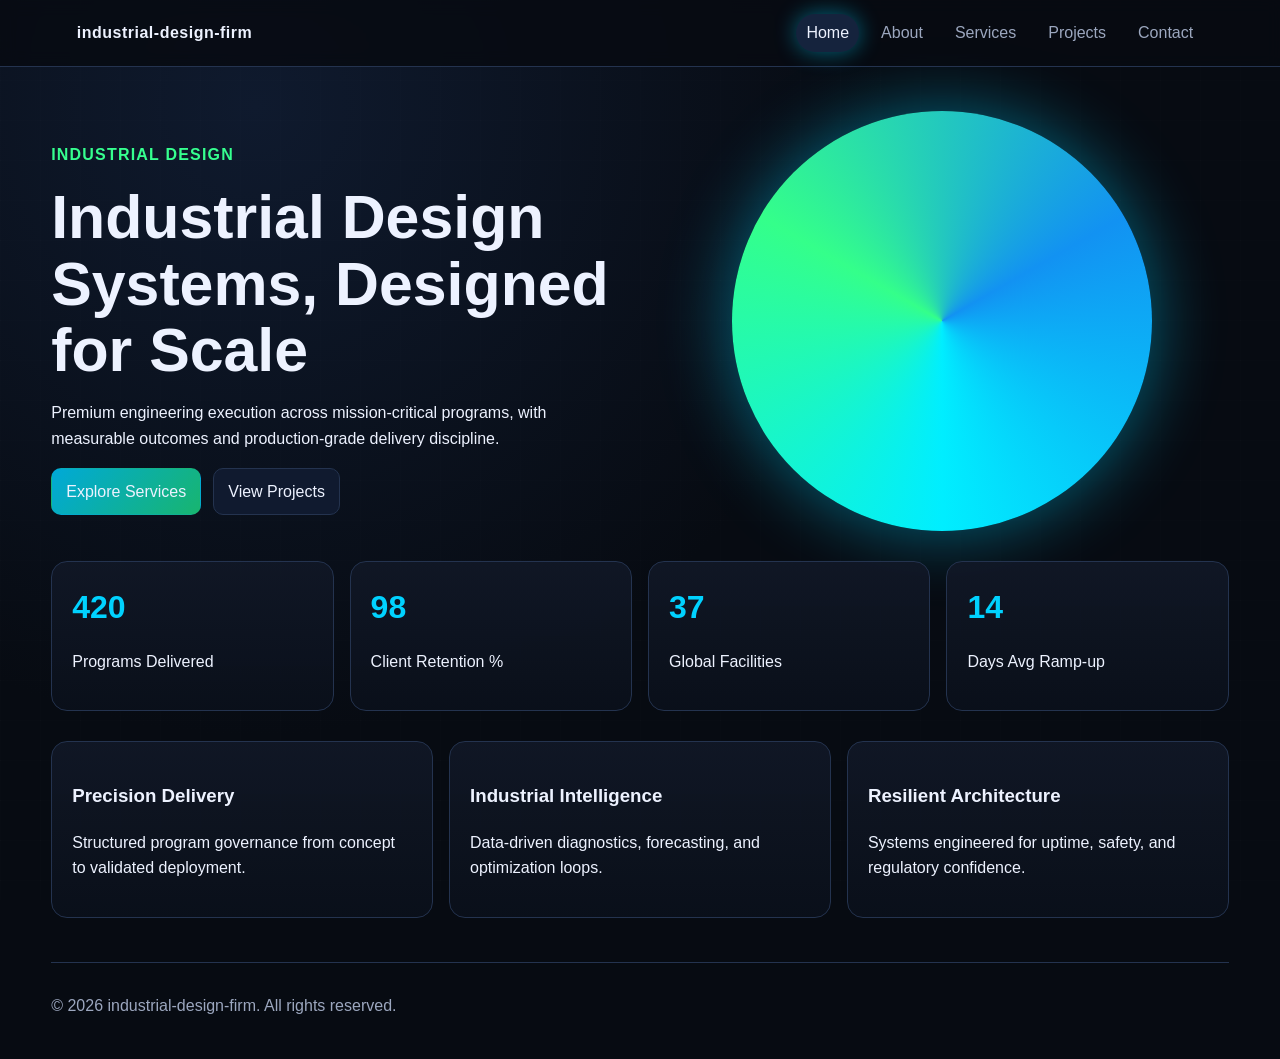
==== index.html @ 71a65871 "initial commit." ====
﻿<!doctype html>
<html lang="en">
<head>
    <meta charset="UTF-8">
    <meta name="viewport" content="width=device-width, initial-scale=1.0">
    <meta name="description" content="industrial-design-firm premium industrial agency website.">
    <title>industrial-design-firm | Home</title>
    <link rel="stylesheet" href="css/styles.css">
</head>
<body>
    <div class="bg-grid" aria-hidden="true"></div>
    <header class="site-header">
        <a class="logo" href="index.html">industrial-design-firm</a>
        <nav>
                <a href="index.html" class="active">Home</a>
                <a href="about.html">About</a>
                <a href="services.html">Services</a>
                <a href="projects.html">Projects</a>
                <a href="contact.html">Contact</a>
        </nav>
    </header>
    <main class="container">
        <section class="hero reveal">
            <div>
                <p class="kicker">Industrial Design</p>
                <h1>Industrial Design Systems, Designed for Scale</h1>
                <p>Premium engineering execution across mission-critical programs, with measurable outcomes and production-grade delivery discipline.</p>
                <div class="hero-actions">
                    <a class="btn btn-primary" href="services.html">Explore Services</a>
                    <a class="btn" href="projects.html">View Projects</a>
                </div>
            </div>
            <div class="hero-orb" aria-hidden="true"></div>
        </section>
        <section class="stats reveal">
            <article class="card stat-card"><h3 data-counter="420">0</h3><p>Programs Delivered</p></article>
            <article class="card stat-card"><h3 data-counter="98">0</h3><p>Client Retention %</p></article>
            <article class="card stat-card"><h3 data-counter="37">0</h3><p>Global Facilities</p></article>
            <article class="card stat-card"><h3 data-counter="14">0</h3><p>Days Avg Ramp-up</p></article>
        </section>
        <section class="grid-3 reveal">
            <article class="card"><h3>Precision Delivery</h3><p>Structured program governance from concept to validated deployment.</p></article>
            <article class="card"><h3>Industrial Intelligence</h3><p>Data-driven diagnostics, forecasting, and optimization loops.</p></article>
            <article class="card"><h3>Resilient Architecture</h3><p>Systems engineered for uptime, safety, and regulatory confidence.</p></article>
        </section>
    </main>
    <footer class="site-footer">
        <p>&copy; 2026 industrial-design-firm. All rights reserved.</p>
    </footer>
    <script src="js/script.js"></script>
</body>
</html>
---- css/styles.css ----
﻿:root {
    --bg: #070b12;
    --text: #edf2ff;
    --muted: #9ca7bf;
    --line: #24334f;
    --accent: #00d2ff;
    --accent-2: #36ff8f;
    --glow: 0 0 22px rgba(0, 210, 255, 0.45);
    --radius: 16px;
}
* { box-sizing: border-box; }
html { scroll-behavior: smooth; }
body { margin: 0; font-family: "Segoe UI", "Trebuchet MS", sans-serif; background: radial-gradient(circle at 20% 10%, #0f1a2e, var(--bg) 45%), var(--bg); color: var(--text); line-height: 1.6; }
.bg-grid { position: fixed; inset: 0; background-image: linear-gradient(rgba(255,255,255,.04) 1px, transparent 1px), linear-gradient(90deg, rgba(255,255,255,.04) 1px, transparent 1px); background-size: 40px 40px; opacity: .25; pointer-events: none; z-index: -1; }
.site-header { position: sticky; top: 0; display: flex; justify-content: space-between; align-items: center; padding: 14px 6vw; border-bottom: 1px solid var(--line); background: rgba(7, 11, 18, 0.86); backdrop-filter: blur(8px); z-index: 10; }
.logo { color: var(--text); text-decoration: none; font-weight: 700; letter-spacing: .5px; }
nav { display: flex; gap: 12px; flex-wrap: wrap; }
nav a { color: var(--muted); text-decoration: none; padding: 6px 10px; border-radius: 999px; transition: .25s ease; }
nav a:hover, nav a.active { color: var(--text); background: #15233d; box-shadow: var(--glow); }
.container { width: min(1180px, 92vw); margin: 44px auto; display: grid; gap: 30px; }
.hero, .page-hero { display: grid; grid-template-columns: repeat(2, minmax(0, 1fr)); gap: 30px; align-items: center; }
.page-hero { grid-template-columns: 1fr; }
.kicker { color: var(--accent-2); text-transform: uppercase; letter-spacing: 1.2px; font-weight: 600; }
h1 { font-size: clamp(2rem, 5vw, 3.8rem); line-height: 1.1; margin: 0 0 16px; }
h2 { font-size: clamp(1.4rem, 3vw, 2rem); margin-top: 0; }
.hero-orb { width: min(420px, 100%); aspect-ratio: 1; border-radius: 50%; margin-inline: auto; background: conic-gradient(from 180deg, #0ef, #34ff8a, #1292f2, #0ef); box-shadow: 0 0 70px rgba(0, 210, 255, .45); animation: spin 18s linear infinite; }
@keyframes spin { to { transform: rotate(360deg); } }
.hero-actions { display: flex; gap: 12px; flex-wrap: wrap; margin-top: 16px; }
.btn { border: 1px solid var(--line); color: var(--text); text-decoration: none; background: #101a2f; padding: 10px 14px; border-radius: 10px; transition: .25s ease; cursor: pointer; }
.btn:hover { transform: translateY(-2px); box-shadow: var(--glow); }
.btn-primary { background: linear-gradient(130deg, #00a9d8, #18b56f); border-color: transparent; }
.grid-3, .stats { display: grid; grid-template-columns: repeat(4, minmax(0, 1fr)); gap: 16px; }
.grid-3 { grid-template-columns: repeat(3, minmax(0, 1fr)); }
.grid-2 { display: grid; grid-template-columns: repeat(2, minmax(0, 1fr)); gap: 16px; }
.card { background: linear-gradient(180deg, rgba(17, 24, 38, 0.94), rgba(10, 16, 27, 0.96)); border: 1px solid var(--line); border-radius: var(--radius); padding: 20px; transition: .3s ease; }
.card:hover { border-color: #2f5b9a; transform: translateY(-4px); box-shadow: var(--glow); }
.stat-card h3 { font-size: 2rem; margin: 0; color: var(--accent); }
.animated-card { animation: floatCard 3.8s ease-in-out infinite alternate; }
@keyframes floatCard { from { transform: translateY(0); } to { transform: translateY(-8px); } }
.tool-section .tool-grid { display: grid; grid-template-columns: repeat(2, minmax(0, 1fr)); gap: 16px; }
#tool-form { display: grid; gap: 12px; }
#tool-form label { display: grid; gap: 6px; color: var(--muted); font-size: .95rem; }
#tool-form input { background: #0a1323; border: 1px solid var(--line); color: var(--text); border-radius: 10px; padding: 9px 11px; }
.tool-output p { min-height: 54px; }
.meter { height: 10px; border-radius: 8px; background: #1b2539; overflow: hidden; }
.meter span { display: block; width: 0; height: 100%; background: linear-gradient(90deg, var(--accent), var(--accent-2)); transition: width .45s ease; }
.contact-form input, .contact-form textarea { width: 100%; background: #0a1323; color: var(--text); border: 1px solid var(--line); border-radius: 10px; padding: 9px 11px; }
.reveal { opacity: 0; transform: translateY(18px); transition: .65s ease; }
.reveal.show { opacity: 1; transform: translateY(0); }
.site-footer { width: min(1180px, 92vw); margin: 24px auto 40px; color: var(--muted); border-top: 1px solid var(--line); padding-top: 14px; }
@media (max-width: 960px) {
    .hero, .grid-3, .grid-2, .stats, .tool-section .tool-grid { grid-template-columns: 1fr; }
    .site-header { gap: 10px; flex-direction: column; align-items: flex-start; }
}
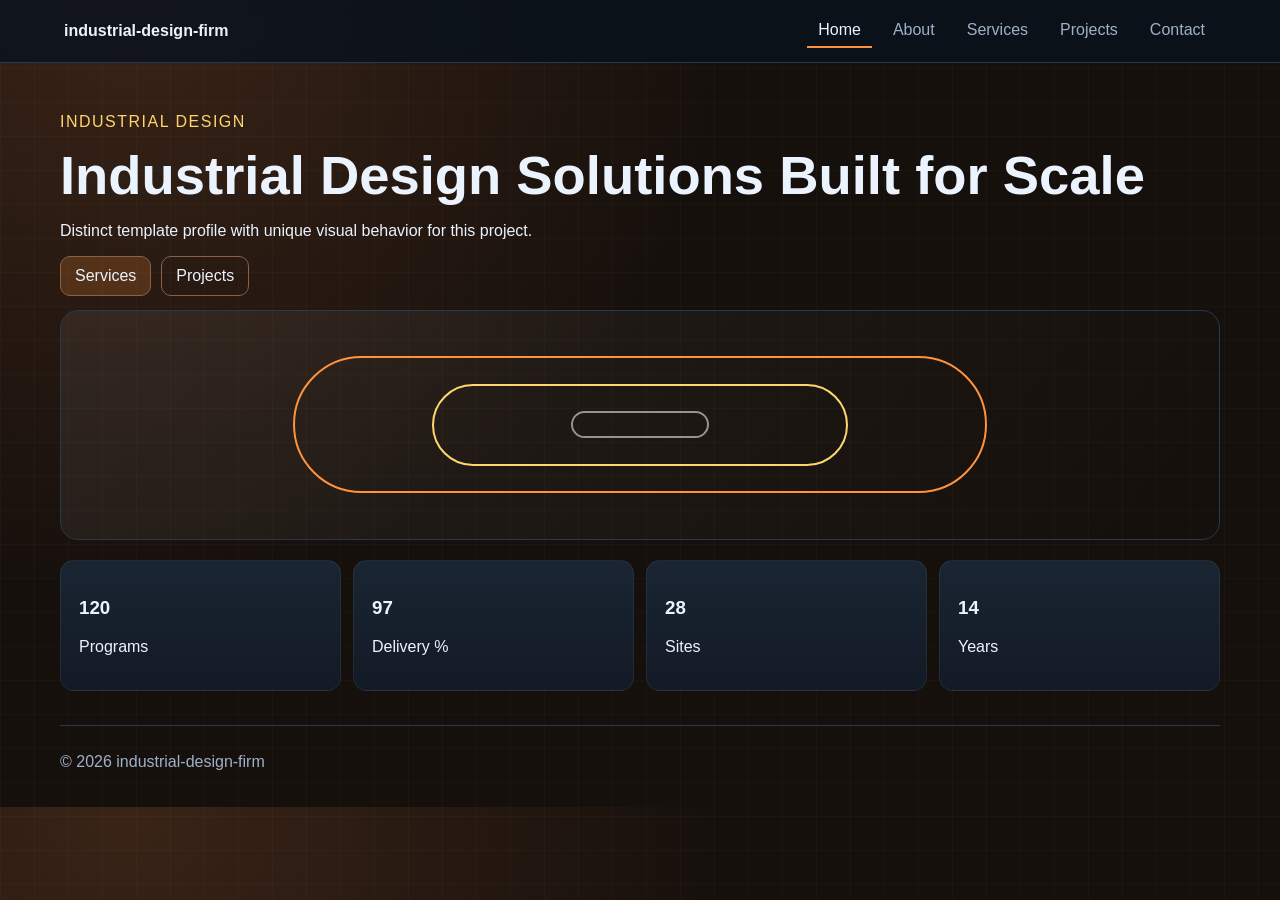
==== commit 89413abf: "made this unique" ====
--- a/index.html
+++ b/index.html
@@ -1,52 +1,2 @@
-﻿<!doctype html>
-<html lang="en">
-<head>
-    <meta charset="UTF-8">
-    <meta name="viewport" content="width=device-width, initial-scale=1.0">
-    <meta name="description" content="industrial-design-firm premium industrial agency website.">
-    <title>industrial-design-firm | Home</title>
-    <link rel="stylesheet" href="css/styles.css">
-</head>
-<body>
-    <div class="bg-grid" aria-hidden="true"></div>
-    <header class="site-header">
-        <a class="logo" href="index.html">industrial-design-firm</a>
-        <nav>
-                <a href="index.html" class="active">Home</a>
-                <a href="about.html">About</a>
-                <a href="services.html">Services</a>
-                <a href="projects.html">Projects</a>
-                <a href="contact.html">Contact</a>
-        </nav>
-    </header>
-    <main class="container">
-        <section class="hero reveal">
-            <div>
-                <p class="kicker">Industrial Design</p>
-                <h1>Industrial Design Systems, Designed for Scale</h1>
-                <p>Premium engineering execution across mission-critical programs, with measurable outcomes and production-grade delivery discipline.</p>
-                <div class="hero-actions">
-                    <a class="btn btn-primary" href="services.html">Explore Services</a>
-                    <a class="btn" href="projects.html">View Projects</a>
-                </div>
-            </div>
-            <div class="hero-orb" aria-hidden="true"></div>
-        </section>
-        <section class="stats reveal">
-            <article class="card stat-card"><h3 data-counter="420">0</h3><p>Programs Delivered</p></article>
-            <article class="card stat-card"><h3 data-counter="98">0</h3><p>Client Retention %</p></article>
-            <article class="card stat-card"><h3 data-counter="37">0</h3><p>Global Facilities</p></article>
-            <article class="card stat-card"><h3 data-counter="14">0</h3><p>Days Avg Ramp-up</p></article>
-        </section>
-        <section class="grid-3 reveal">
-            <article class="card"><h3>Precision Delivery</h3><p>Structured program governance from concept to validated deployment.</p></article>
-            <article class="card"><h3>Industrial Intelligence</h3><p>Data-driven diagnostics, forecasting, and optimization loops.</p></article>
-            <article class="card"><h3>Resilient Architecture</h3><p>Systems engineered for uptime, safety, and regulatory confidence.</p></article>
-        </section>
-    </main>
-    <footer class="site-footer">
-        <p>&copy; 2026 industrial-design-firm. All rights reserved.</p>
-    </footer>
-    <script src="js/script.js"></script>
-</body>
-</html>
+﻿<!doctype html><html lang="en"><head><meta charset="utf-8"><meta name="viewport" content="width=device-width,initial-scale=1"><title>industrial-design-firm | index.html</title><link rel="stylesheet" href="css/styles.css"></head><body class="nav-underline card-soft hero-stack motif-mesh btn-line"><div class="bg"></div><header><a class="logo" href="index.html">industrial-design-firm</a><nav><a href="index.html" class="active">Home</a><a href="about.html">About</a><a href="services.html">Services</a><a href="projects.html">Projects</a><a href="contact.html">Contact</a></nav></header><main>        <section class="hero reveal"><div><p class="kicker">Industrial Design</p><h1>Industrial Design Solutions Built for Scale</h1><p>Distinct template profile with unique visual behavior for this project.</p><div class="actions"><a class="btn primary" href="services.html">Services</a><a class="btn" href="projects.html">Projects</a></div></div><div class="hero-visual"><span></span><span></span><span></span></div></section>
+        <section class="stats reveal"><article class="card"><h3 data-counter="120">0</h3><p>Programs</p></article><article class="card"><h3 data-counter="97">0</h3><p>Delivery %</p></article><article class="card"><h3 data-counter="28">0</h3><p>Sites</p></article><article class="card"><h3 data-counter="14">0</h3><p>Years</p></article></section></main><footer><p>&copy; 2026 industrial-design-firm</p></footer><script src="js/script.js"></script></body></html>
--- a/css/styles.css
+++ b/css/styles.css
@@ -1,54 +1,16 @@
-﻿:root {
-    --bg: #070b12;
-    --text: #edf2ff;
-    --muted: #9ca7bf;
-    --line: #24334f;
-    --accent: #00d2ff;
-    --accent-2: #36ff8f;
-    --glow: 0 0 22px rgba(0, 210, 255, 0.45);
-    --radius: 16px;
-}
-* { box-sizing: border-box; }
-html { scroll-behavior: smooth; }
-body { margin: 0; font-family: "Segoe UI", "Trebuchet MS", sans-serif; background: radial-gradient(circle at 20% 10%, #0f1a2e, var(--bg) 45%), var(--bg); color: var(--text); line-height: 1.6; }
-.bg-grid { position: fixed; inset: 0; background-image: linear-gradient(rgba(255,255,255,.04) 1px, transparent 1px), linear-gradient(90deg, rgba(255,255,255,.04) 1px, transparent 1px); background-size: 40px 40px; opacity: .25; pointer-events: none; z-index: -1; }
-.site-header { position: sticky; top: 0; display: flex; justify-content: space-between; align-items: center; padding: 14px 6vw; border-bottom: 1px solid var(--line); background: rgba(7, 11, 18, 0.86); backdrop-filter: blur(8px); z-index: 10; }
-.logo { color: var(--text); text-decoration: none; font-weight: 700; letter-spacing: .5px; }
-nav { display: flex; gap: 12px; flex-wrap: wrap; }
-nav a { color: var(--muted); text-decoration: none; padding: 6px 10px; border-radius: 999px; transition: .25s ease; }
-nav a:hover, nav a.active { color: var(--text); background: #15233d; box-shadow: var(--glow); }
-.container { width: min(1180px, 92vw); margin: 44px auto; display: grid; gap: 30px; }
-.hero, .page-hero { display: grid; grid-template-columns: repeat(2, minmax(0, 1fr)); gap: 30px; align-items: center; }
-.page-hero { grid-template-columns: 1fr; }
-.kicker { color: var(--accent-2); text-transform: uppercase; letter-spacing: 1.2px; font-weight: 600; }
-h1 { font-size: clamp(2rem, 5vw, 3.8rem); line-height: 1.1; margin: 0 0 16px; }
-h2 { font-size: clamp(1.4rem, 3vw, 2rem); margin-top: 0; }
-.hero-orb { width: min(420px, 100%); aspect-ratio: 1; border-radius: 50%; margin-inline: auto; background: conic-gradient(from 180deg, #0ef, #34ff8a, #1292f2, #0ef); box-shadow: 0 0 70px rgba(0, 210, 255, .45); animation: spin 18s linear infinite; }
-@keyframes spin { to { transform: rotate(360deg); } }
-.hero-actions { display: flex; gap: 12px; flex-wrap: wrap; margin-top: 16px; }
-.btn { border: 1px solid var(--line); color: var(--text); text-decoration: none; background: #101a2f; padding: 10px 14px; border-radius: 10px; transition: .25s ease; cursor: pointer; }
-.btn:hover { transform: translateY(-2px); box-shadow: var(--glow); }
-.btn-primary { background: linear-gradient(130deg, #00a9d8, #18b56f); border-color: transparent; }
-.grid-3, .stats { display: grid; grid-template-columns: repeat(4, minmax(0, 1fr)); gap: 16px; }
-.grid-3 { grid-template-columns: repeat(3, minmax(0, 1fr)); }
-.grid-2 { display: grid; grid-template-columns: repeat(2, minmax(0, 1fr)); gap: 16px; }
-.card { background: linear-gradient(180deg, rgba(17, 24, 38, 0.94), rgba(10, 16, 27, 0.96)); border: 1px solid var(--line); border-radius: var(--radius); padding: 20px; transition: .3s ease; }
-.card:hover { border-color: #2f5b9a; transform: translateY(-4px); box-shadow: var(--glow); }
-.stat-card h3 { font-size: 2rem; margin: 0; color: var(--accent); }
-.animated-card { animation: floatCard 3.8s ease-in-out infinite alternate; }
-@keyframes floatCard { from { transform: translateY(0); } to { transform: translateY(-8px); } }
-.tool-section .tool-grid { display: grid; grid-template-columns: repeat(2, minmax(0, 1fr)); gap: 16px; }
-#tool-form { display: grid; gap: 12px; }
-#tool-form label { display: grid; gap: 6px; color: var(--muted); font-size: .95rem; }
-#tool-form input { background: #0a1323; border: 1px solid var(--line); color: var(--text); border-radius: 10px; padding: 9px 11px; }
-.tool-output p { min-height: 54px; }
-.meter { height: 10px; border-radius: 8px; background: #1b2539; overflow: hidden; }
-.meter span { display: block; width: 0; height: 100%; background: linear-gradient(90deg, var(--accent), var(--accent-2)); transition: width .45s ease; }
-.contact-form input, .contact-form textarea { width: 100%; background: #0a1323; color: var(--text); border: 1px solid var(--line); border-radius: 10px; padding: 9px 11px; }
-.reveal { opacity: 0; transform: translateY(18px); transition: .65s ease; }
-.reveal.show { opacity: 1; transform: translateY(0); }
-.site-footer { width: min(1180px, 92vw); margin: 24px auto 40px; color: var(--muted); border-top: 1px solid var(--line); padding-top: 14px; }
-@media (max-width: 960px) {
-    .hero, .grid-3, .grid-2, .stats, .tool-section .tool-grid { grid-template-columns: 1fr; }
-    .site-header { gap: 10px; flex-direction: column; align-items: flex-start; }
-}
+﻿:root{--a:#ff923b;--b:#ffd56e;--bg:#16100c;--g:#3a2417;--f:'Trebuchet MS',sans-serif;--t:#ebf3ff;--m:#9fb1c9;--l:#263950}*{box-sizing:border-box}html{scroll-behavior:smooth}body{margin:0;font-family:var(--f);color:var(--t);background:radial-gradient(circle at 10% 0%,var(--g),var(--bg) 42%),var(--bg)}.bg{position:fixed;inset:0;opacity:.2;pointer-events:none;z-index:-1}
+body.motif-rings .bg{background:radial-gradient(circle,#fff2 1px,transparent 1px);background-size:22px 22px}body.motif-mesh .bg{background-image:linear-gradient(#fff2 1px,transparent 1px),linear-gradient(90deg,#fff2 1px,transparent 1px);background-size:34px 34px}body.motif-radar .bg{background:radial-gradient(circle at 70% 20%,#fff3,transparent 30%)}body.motif-leaf .bg{background:linear-gradient(120deg,#fff2,transparent)}body.motif-strata .bg{background:repeating-linear-gradient(160deg,#fff1,#fff1 2px,transparent 2px,transparent 18px)}body.motif-vector .bg{background:linear-gradient(45deg,#fff2 1px,transparent 1px);background-size:26px 26px}body.motif-grain .bg{background:radial-gradient(#fff2 1px,transparent 1px);background-size:14px 14px}body.motif-signal .bg{background:repeating-radial-gradient(circle at 65% 35%,#fff2 0 2px,transparent 2px 18px)}body.motif-silicon .bg{background:linear-gradient(90deg,#fff2,transparent)}body.motif-matrix .bg{background:repeating-linear-gradient(0deg,#fff2,#fff2 1px,transparent 1px,transparent 12px)}body.motif-route .bg{background:linear-gradient(130deg,#fff2,transparent)}body.motif-grid .bg{background-image:linear-gradient(#fff2 1px,transparent 1px),linear-gradient(90deg,#fff2 1px,transparent 1px);background-size:40px 40px}body.motif-beam .bg{background:linear-gradient(90deg,transparent,#fff2,transparent)}body.motif-forge .bg{background:radial-gradient(circle at 20% 20%,#fff3,transparent 32%)}body.motif-nodes .bg{background:radial-gradient(circle,#fff2 2px,transparent 2px);background-size:28px 28px}body.motif-dashboard .bg{background:linear-gradient(0deg,#fff2 2px,transparent 2px);background-size:100% 28px}body.motif-target .bg{background:repeating-radial-gradient(circle,#fff2 0 2px,transparent 2px 12px)}body.motif-orbit .bg{background:radial-gradient(circle at 30% 40%,#fff2,transparent 30%)}body.motif-arm .bg{background:linear-gradient(45deg,#fff2 2px,transparent 2px);background-size:24px 24px}body.motif-factory .bg{background:repeating-linear-gradient(90deg,#fff2,#fff2 4px,transparent 4px,transparent 20px)}
+header{position:sticky;top:0;display:flex;justify-content:space-between;align-items:center;gap:10px;padding:14px 5vw;background:#08121dcc;border-bottom:1px solid var(--l);backdrop-filter:blur(6px)}.logo{color:var(--t);text-decoration:none;font-weight:700}nav{display:flex;gap:10px;flex-wrap:wrap}nav a{color:var(--m);text-decoration:none;padding:7px 11px;transition:.2s}
+body.nav-pill nav a{border:1px solid transparent;border-radius:999px}body.nav-pill nav a:hover,body.nav-pill nav a.active{color:var(--t);border-color:var(--l);background:#17273a}
+body.nav-underline nav a{border-bottom:2px solid transparent}body.nav-underline nav a:hover,body.nav-underline nav a.active{color:var(--t);border-color:var(--a)}
+body.nav-box nav a{border:1px solid var(--l);border-radius:8px}body.nav-box nav a:hover,body.nav-box nav a.active{color:var(--t)}
+main{width:min(1160px,92vw);margin:34px auto;display:grid;gap:20px}h1{font-size:clamp(2rem,5vw,3.4rem);line-height:1.08;margin:0 0 10px}.kicker{text-transform:uppercase;letter-spacing:1.5px;color:var(--b)}
+.hero{display:grid;gap:14px;align-items:center}body.hero-split .hero{grid-template-columns:1.2fr .8fr}body.hero-stack .hero{grid-template-columns:1fr}.hero-visual{min-height:230px;border:1px solid var(--l);border-radius:18px;position:relative;overflow:hidden;background:linear-gradient(130deg,#fff1,#fff0)}.hero-visual span{position:absolute;inset:20%;border:2px solid var(--a);border-radius:999px;animation:wave 3.1s ease-in-out infinite}.hero-visual span:nth-child(2){inset:32%;border-color:var(--b);animation-delay:.4s}.hero-visual span:nth-child(3){inset:44%;border-color:#fff8;animation-delay:.8s}@keyframes wave{0%{transform:scale(.82);opacity:.9}100%{transform:scale(1.55);opacity:.08}}
+.actions{display:flex;gap:10px;flex-wrap:wrap;margin-top:10px}.btn{text-decoration:none;padding:10px 14px;border-radius:10px;cursor:pointer;transition:.2s}.btn:hover{transform:translateY(-2px)}
+body.btn-solid .btn{border:1px solid var(--l);background:#112033;color:var(--t)}body.btn-solid .btn.primary{border:none;background:linear-gradient(130deg,var(--a),var(--b));color:#021522}
+body.btn-line .btn{border:1px solid color-mix(in srgb,var(--a) 45%,var(--l));background:transparent;color:var(--t)}body.btn-line .btn.primary{background:color-mix(in srgb,var(--a) 20%,transparent)}
+.stats{display:grid;grid-template-columns:repeat(4,minmax(0,1fr));gap:12px}.cols,.tool-grid{display:grid;grid-template-columns:repeat(2,minmax(0,1fr));gap:12px}.card{padding:18px;border-radius:14px;transition:.25s}
+body.card-glow .card{background:linear-gradient(180deg,#152335,#0e1826);border:1px solid var(--l)}body.card-glow .card:hover{box-shadow:0 0 22px color-mix(in srgb,var(--a) 45%,transparent);transform:translateY(-4px)}
+body.card-soft .card{background:linear-gradient(180deg,#1a2533,#121a25);border:1px solid #fff1}body.card-soft .card:hover{transform:translateY(-3px)}
+body.card-edge .card{background:#101a27;border:1px solid var(--l);box-shadow:inset 0 0 0 1px #fff1}body.card-edge .card:hover{border-color:var(--a);transform:translateY(-3px)}
+.list{margin:0;padding-left:18px;display:grid;gap:8px}label{display:grid;gap:6px;color:var(--m)}input,textarea{width:100%;background:#0a1320;color:var(--t);border:1px solid var(--l);border-radius:8px;padding:9px}#tool-form{display:grid;gap:10px}.meter{height:10px;background:#1a283b;border-radius:7px;overflow:hidden}.meter span{display:block;height:100%;width:0;background:linear-gradient(90deg,var(--a),var(--b));transition:width .45s}.reveal{opacity:0;transform:translateY(14px);transition:.6s}.reveal.show{opacity:1;transform:none}footer{width:min(1160px,92vw);margin:18px auto 36px;padding-top:11px;border-top:1px solid var(--l);color:var(--m)}@media (max-width:900px){.hero,.stats,.cols,.tool-grid{grid-template-columns:1fr}header{flex-direction:column;align-items:flex-start}}
